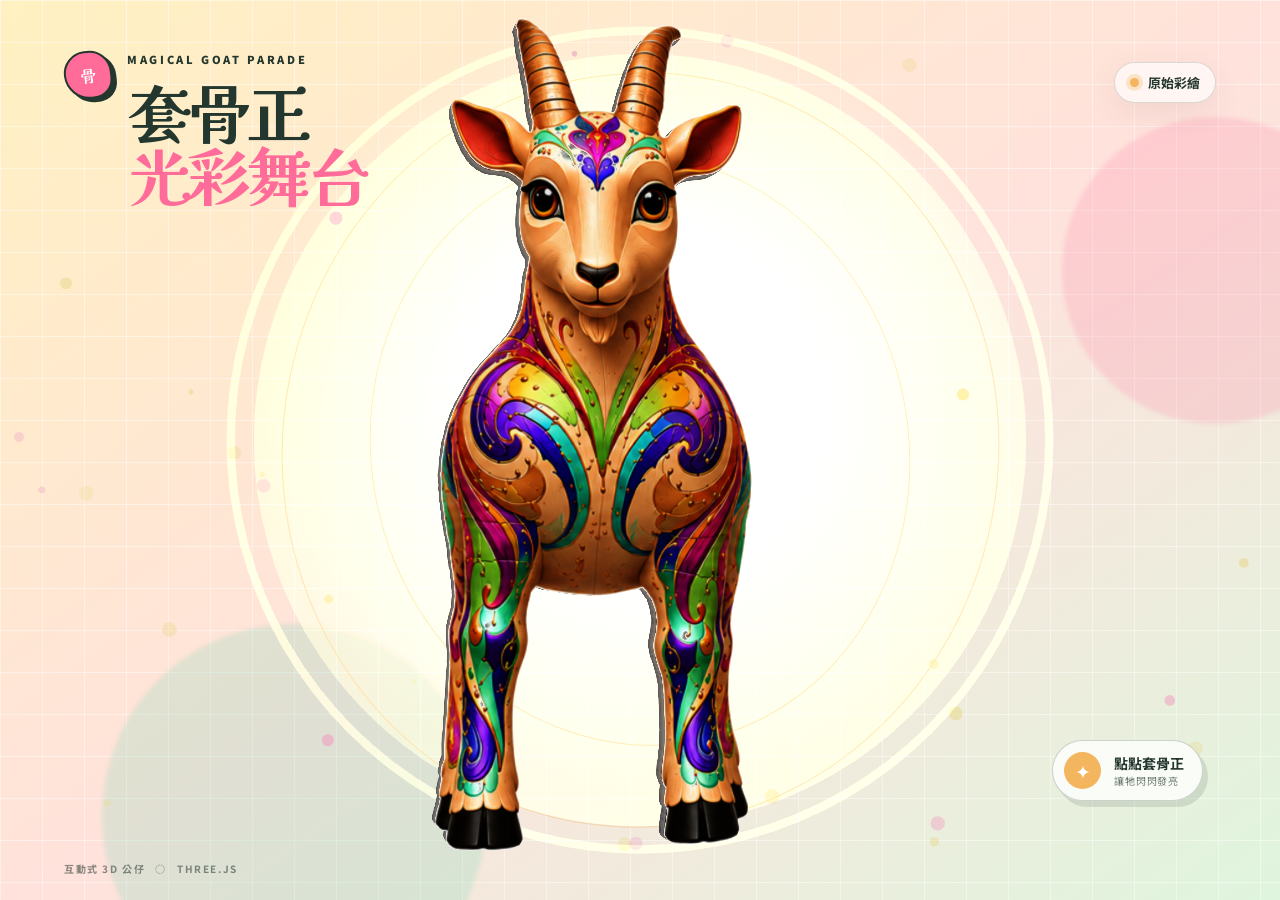
==== su-gu-zheng-live/index.html @ 32ce1b4c "Add interactive Su Gu Zheng live stage" ====
<!doctype html>
<html lang="zh-Hant">
  <head>
    <meta charset="UTF-8" />
    <meta name="viewport" content="width=device-width, initial-scale=1.0" />
    <meta http-equiv="refresh" content="0; url=./audience.html" />
    <title>套骨正・光彩舞台</title>
  </head>
  <body><a href="./audience.html">進入觀眾畫面</a></body>
</html>
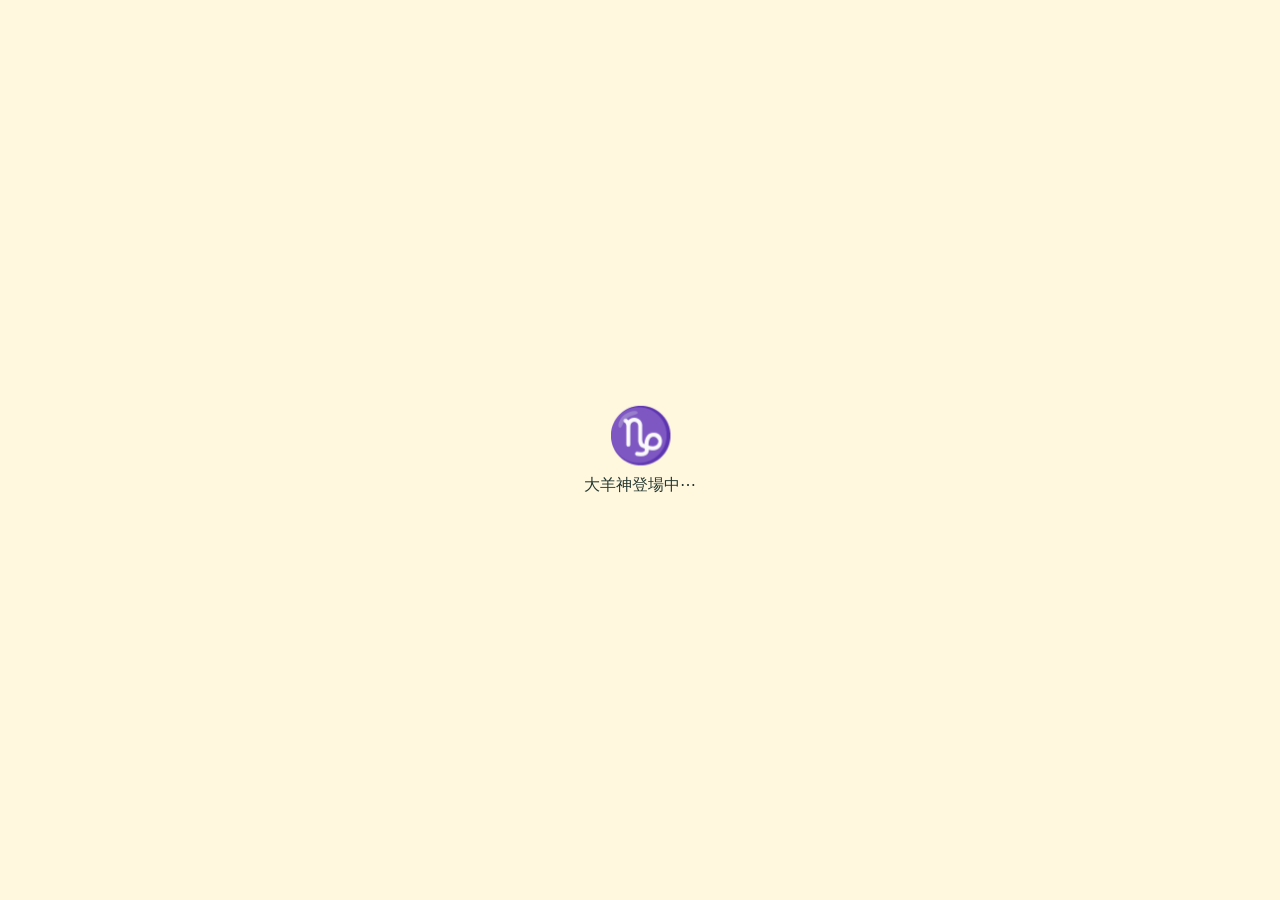
==== commit 52d5323f: "Refine Great Sheep God idle effects" ====
--- a/su-gu-zheng-live/index.html
+++ b/su-gu-zheng-live/index.html
@@ -4,7 +4,7 @@
     <meta charset="UTF-8" />
     <meta name="viewport" content="width=device-width, initial-scale=1.0" />
     <meta http-equiv="refresh" content="0; url=./audience.html" />
-    <title>套骨正・光彩舞台</title>
+    <title>大羊神・光彩舞台</title>
   </head>
   <body><a href="./audience.html">進入觀眾畫面</a></body>
 </html>
